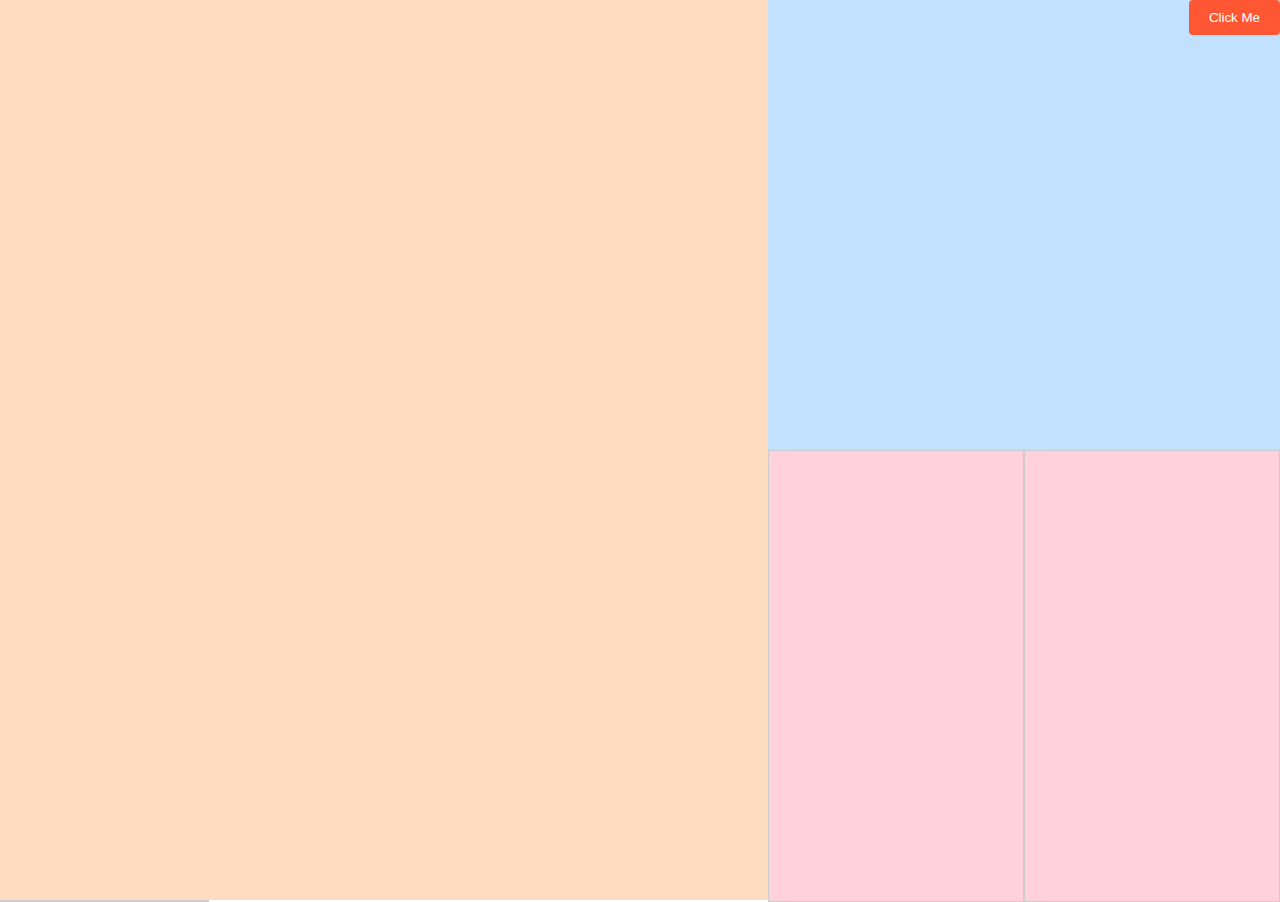
==== index.html @ d081d525 "home page" ====
<!DOCTYPE html>
<html lang="en">
<head>
    <meta charset="UTF-8">
    <meta name="viewport" content="width=device-width, initial-scale=1.0">
    <link href="style.css" rel="stylesheet">
    <title>Home Page</title>
    
</head>
<body>



<div class="container">
    <div class="column1"></div>
    <div class="column2">
        <button class="button">Click Me</button>
    </div>
</div>
<div class="sub-container">
    <div class="sub-column"></div>
    <div class="sub-column"></div>
</div>
<div class="extra-container">
    <div class="extra-column"></div>
    <div class="extra-column"></div>
</div>

</body>
---- style.css ----
body {
    margin: 0;
    font-family: Arial, sans-serif;
}

.container {
    display: flex;
    width: 100%;
    height: 100vh;
}

.column1 {
    width: 60%;
    background-color: #FFDDC1;
    height: 100%;
}

.column2 {
    width: 40%;
    background-color: #C1E1FF;
    height: 50%;
    position: relative;
}

.button {
    position: absolute;
    top: 0;
    right: 0;
    margin: 0;
    padding: 10px 20px;
    background-color: #FF5733;
    color: white;
    border: none;
    border-radius: 4px;
    cursor: pointer;
}

.sub-container {
    display: flex;
    width: 40%;
    height: 50%;
    margin: 0;
}

.sub-column {
    width: 20%;
    background-color: #DFFFC1;
    height: 100%;
    border: 1px solid #ccc;
}

.extra-container {
    display: flex;
    width: 40%;
    height: 50%;
    margin: 0;
    position: absolute;
    top: 50%;
    right: 0;
}

.extra-column {
    width: 50%;
    background-color: #FFD1DC;
    height: 100%;
    border: 1px solid #ccc;
}
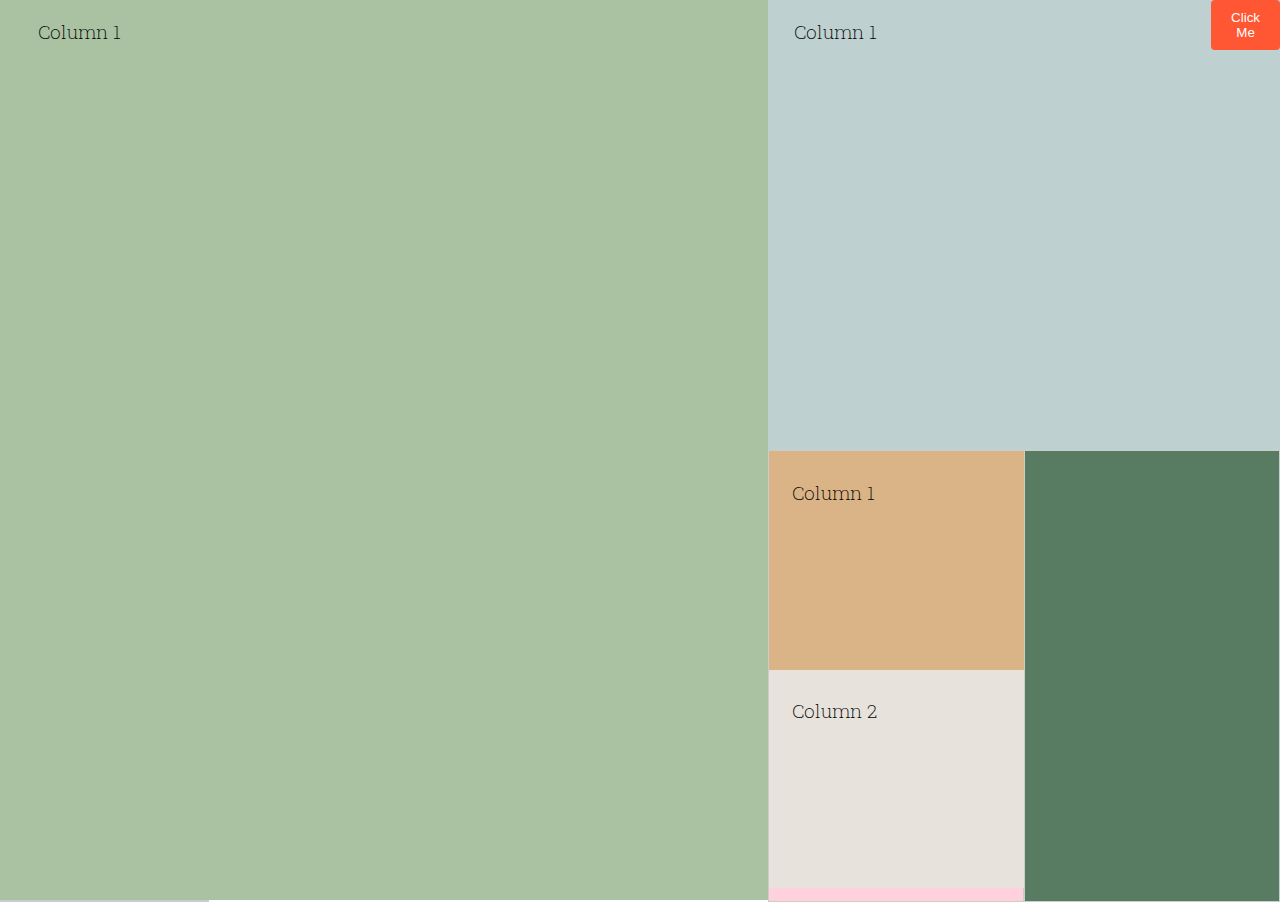
==== commit c034faa4: "adding button, rows, color" ====
--- a/index.html
+++ b/index.html
@@ -4,6 +4,11 @@
     <meta charset="UTF-8">
     <meta name="viewport" content="width=device-width, initial-scale=1.0">
     <link href="style.css" rel="stylesheet">
+
+    <link rel="preconnect" href="https://fonts.googleapis.com">
+    <link rel="preconnect" href="https://fonts.gstatic.com" crossorigin>
+    <link href="https://fonts.googleapis.com/css2?family=Jersey+10+Charted&family=Roboto+Slab:wght@100..900&display=swap" rel="stylesheet">
+
     <title>Home Page</title>
     
 </head>
@@ -12,9 +17,20 @@
 
 
 <div class="container">
-    <div class="column1"></div>
-    <div class="column2">
+    <div class="column1">
+        <p>Column 1</p>
+    </div>
+    <div class="column2"> 
+        <p>Column 1</p>
+
+        <div class="dropdown">
         <button class="button">Click Me</button>
+        <div class="dropdown-content">
+            <a href="#">Link 1</a>
+            <a href="#">Link 2</a>
+            <a href="#">Link 3</a>
+          </div>
+    </div>
     </div>
 </div>
 <div class="sub-container">
@@ -22,8 +38,20 @@
     <div class="sub-column"></div>
 </div>
 <div class="extra-container">
-    <div class="extra-column"></div>
-    <div class="extra-column"></div>
+    <div class="extra-column1">
+
+        <div class="rows" style="background-color:#DAB487;">
+            <p>Column 1</p>
+          
+          </div>
+          <div class="rows" style="background-color:#E7E2DC;">
+            <p>Column 2</p>
+           
+          </div>
+
+
+    </div>
+    <div class="extra-column2"></div>
 </div>
 
 </body>
--- a/style.css
+++ b/style.css
@@ -1,7 +1,13 @@
 body {
     margin: 0;
     font-family: Arial, sans-serif;
+  font-family: "Roboto Slab", serif;
+  font-optical-sizing: auto;
+  font-weight: 200;
+  font-style: normal;
+
 }
+
 
 .container {
     display: flex;
@@ -11,13 +17,13 @@
 
 .column1 {
     width: 60%;
-    background-color: #FFDDC1;
+    background-color: #AAC2A2;
     height: 100%;
 }
 
 .column2 {
     width: 40%;
-    background-color: #C1E1FF;
+    background-color: #BED0D0;
     height: 50%;
     position: relative;
 }
@@ -34,6 +40,45 @@
     border-radius: 4px;
     cursor: pointer;
 }
+
+
+
+
+
+.dropdown {
+    position: absolute;
+    top: 0;
+    right: 0;
+    margin: 0;
+    display: inline-block;
+  }
+  
+  .dropdown-content {
+    display: none;
+    position: relative;
+    background-color: #f1f1f1;
+    min-width: 160px;
+    box-shadow: 0px 8px 16px 0px rgba(0,0,0,0.2);
+    z-index: 1;
+  }
+  
+  .dropdown-content a {
+    color: black;
+    padding: 12px 16px;
+    text-decoration: none;
+    display: block;
+  }
+  
+  .dropdown-content a:hover {background-color: #ddd;}
+  
+  .dropdown:hover .dropdown-content {display: block;}
+  
+  .dropdown:hover .dropbtn {background-color: #3e8e41;}
+
+
+
+
+
 
 .sub-container {
     display: flex;
@@ -59,9 +104,29 @@
     right: 0;
 }
 
-.extra-column {
+.extra-column1 {
     width: 50%;
     background-color: #FFD1DC;
     height: 100%;
     border: 1px solid #ccc;
-}+}
+
+.extra-column2 {
+    width: 50%;
+    background-color: #587C62;
+    height: 100%;
+    border: 1px solid #ccc;
+}
+
+.rows {
+    float: left;
+    width: 100%;
+    padding: 10px;
+    height: 44.15%;
+  }
+
+  p{
+    font-weight: 200;
+    font-size: 14pt;
+    padding-left: 5%;
+  }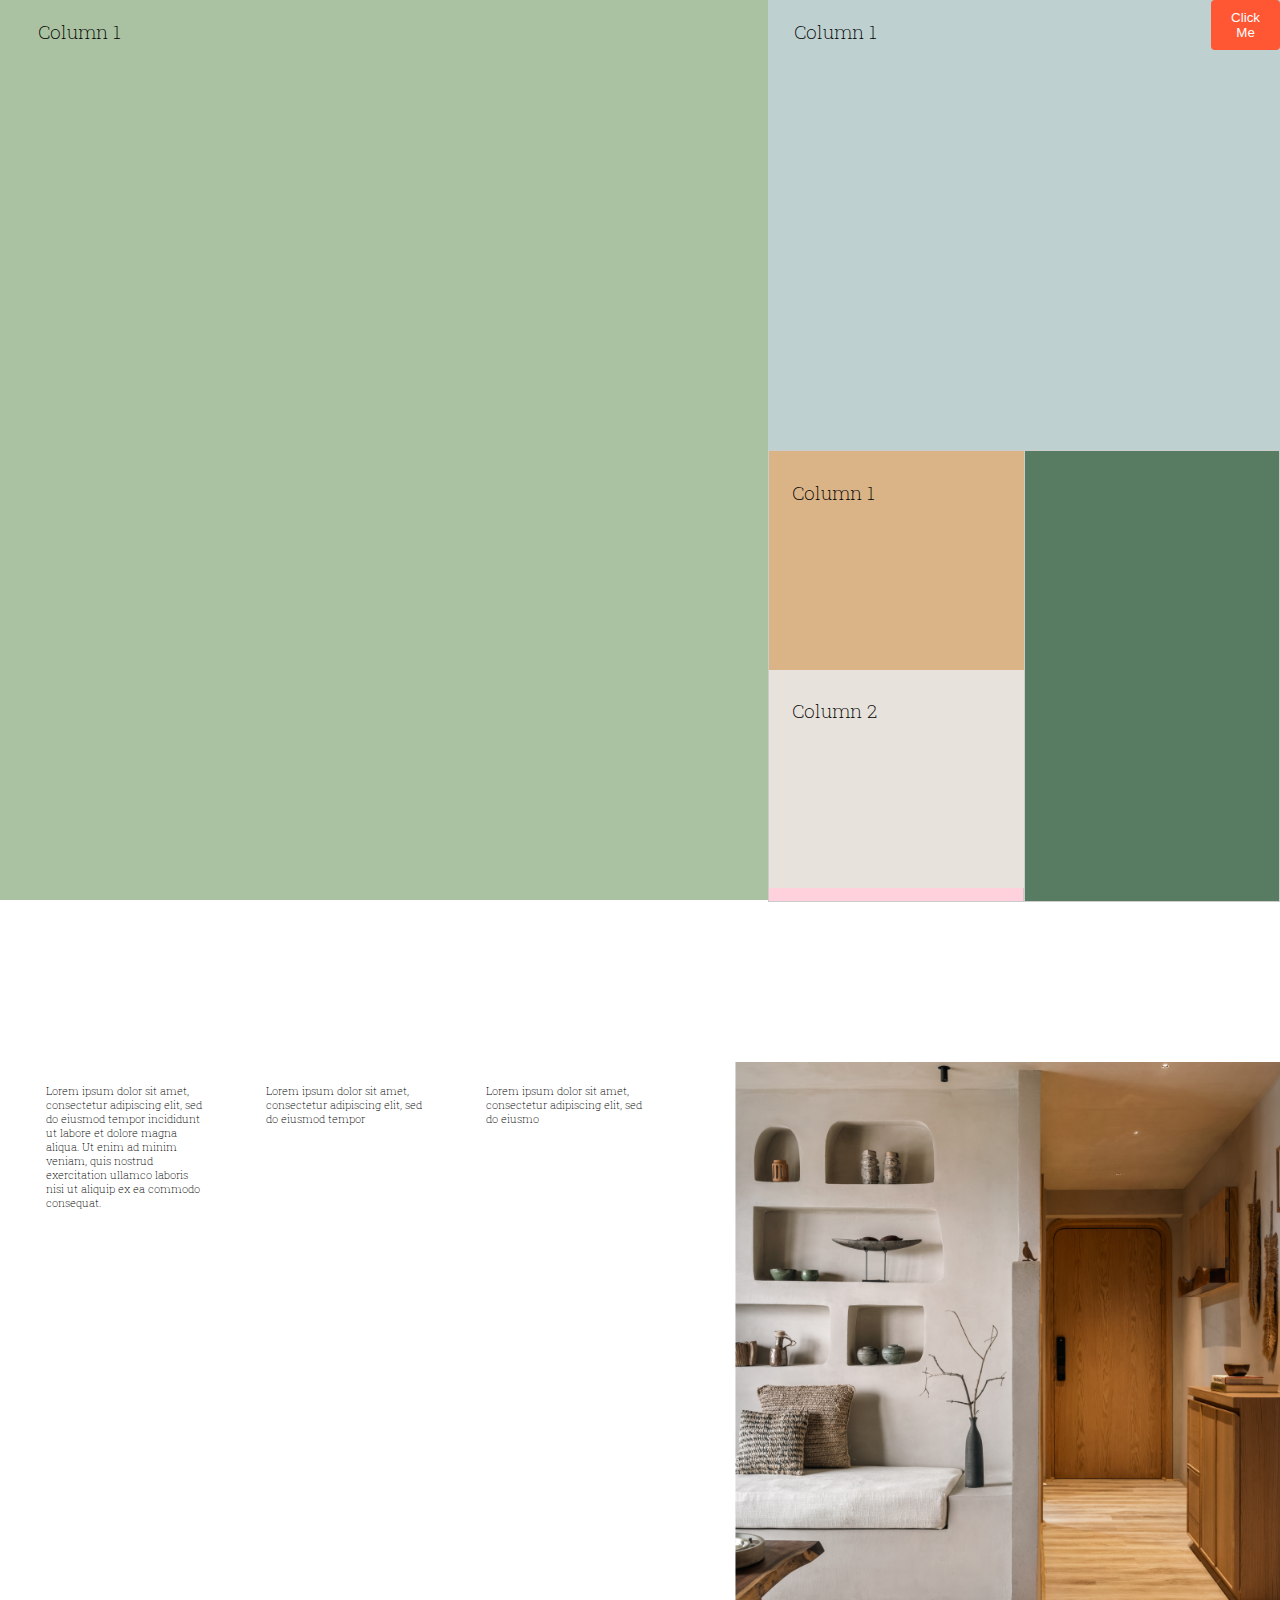
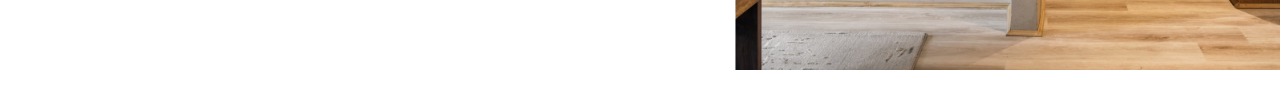
==== commit bd659b4a: "cdc" ====
--- a/index.html
+++ b/index.html
@@ -33,10 +33,7 @@
     </div>
     </div>
 </div>
-<div class="sub-container">
-    <div class="sub-column"></div>
-    <div class="sub-column"></div>
-</div>
+
 <div class="extra-container">
     <div class="extra-column1">
 
@@ -54,4 +51,33 @@
     <div class="extra-column2"></div>
 </div>
 
+<div class="grid-container1">
+
+
+
+<div class="text-grid">
+    <div class="grid-item">
+      
+      <h3>Lorem ipsum dolor sit amet, consectetur adipiscing elit, sed do eiusmod tempor incididunt ut labore et dolore magna aliqua. Ut enim ad minim veniam, quis nostrud exercitation ullamco laboris nisi ut aliquip ex ea commodo consequat. </h3>
+     
+    </div>
+    <div class="grid-item">
+    
+      <h3>Lorem ipsum dolor sit amet, consectetur adipiscing elit, sed do eiusmod tempor</h3>
+      
+    </div>
+    <div class="grid-item">
+    
+      <h3>Lorem ipsum dolor sit amet, consectetur adipiscing elit, sed do eiusmo </h3>
+      
+    </div>
+  </div>
+
+
+  <div class="image-section">
+    <img src="Images/Image1.jpg" alt="Home Image">
+  </div>
+
+</div>
+
 </body>
--- a/style.css
+++ b/style.css
@@ -129,4 +129,55 @@
     font-weight: 200;
     font-size: 14pt;
     padding-left: 5%;
-  }+    text-align: left;
+  }
+
+
+  /* part2 with text and images */
+
+
+.grid-container1{
+    display: flex;
+    justify-content: space-between;
+    padding-top: 10%;
+ gap: 10px;
+ width: 100%;
+}
+
+
+  .text-grid {
+    width: 50%;
+    display: grid;
+    grid-template-columns: repeat(3, 1fr); /* Create three equal columns */
+    gap: 20px; /* Add space between columns */
+    padding: 2%;
+    outline-color: #587C62;
+  }
+  
+  .grid-item {
+    background-color: #fff;
+    
+    
+    padding: 20px;
+    text-align: left;
+  }
+  
+  .image-section {
+    flex: 1;
+  }
+  
+  .image-section img {
+    max-width: 100%;
+    height: auto;
+    padding: 5%;
+    margin: 5px;
+    
+  }
+  
+  .grid-item h3 {
+    font-weight: 200;
+    font-size: 8pt;
+    
+    text-align: left;
+  }
+  
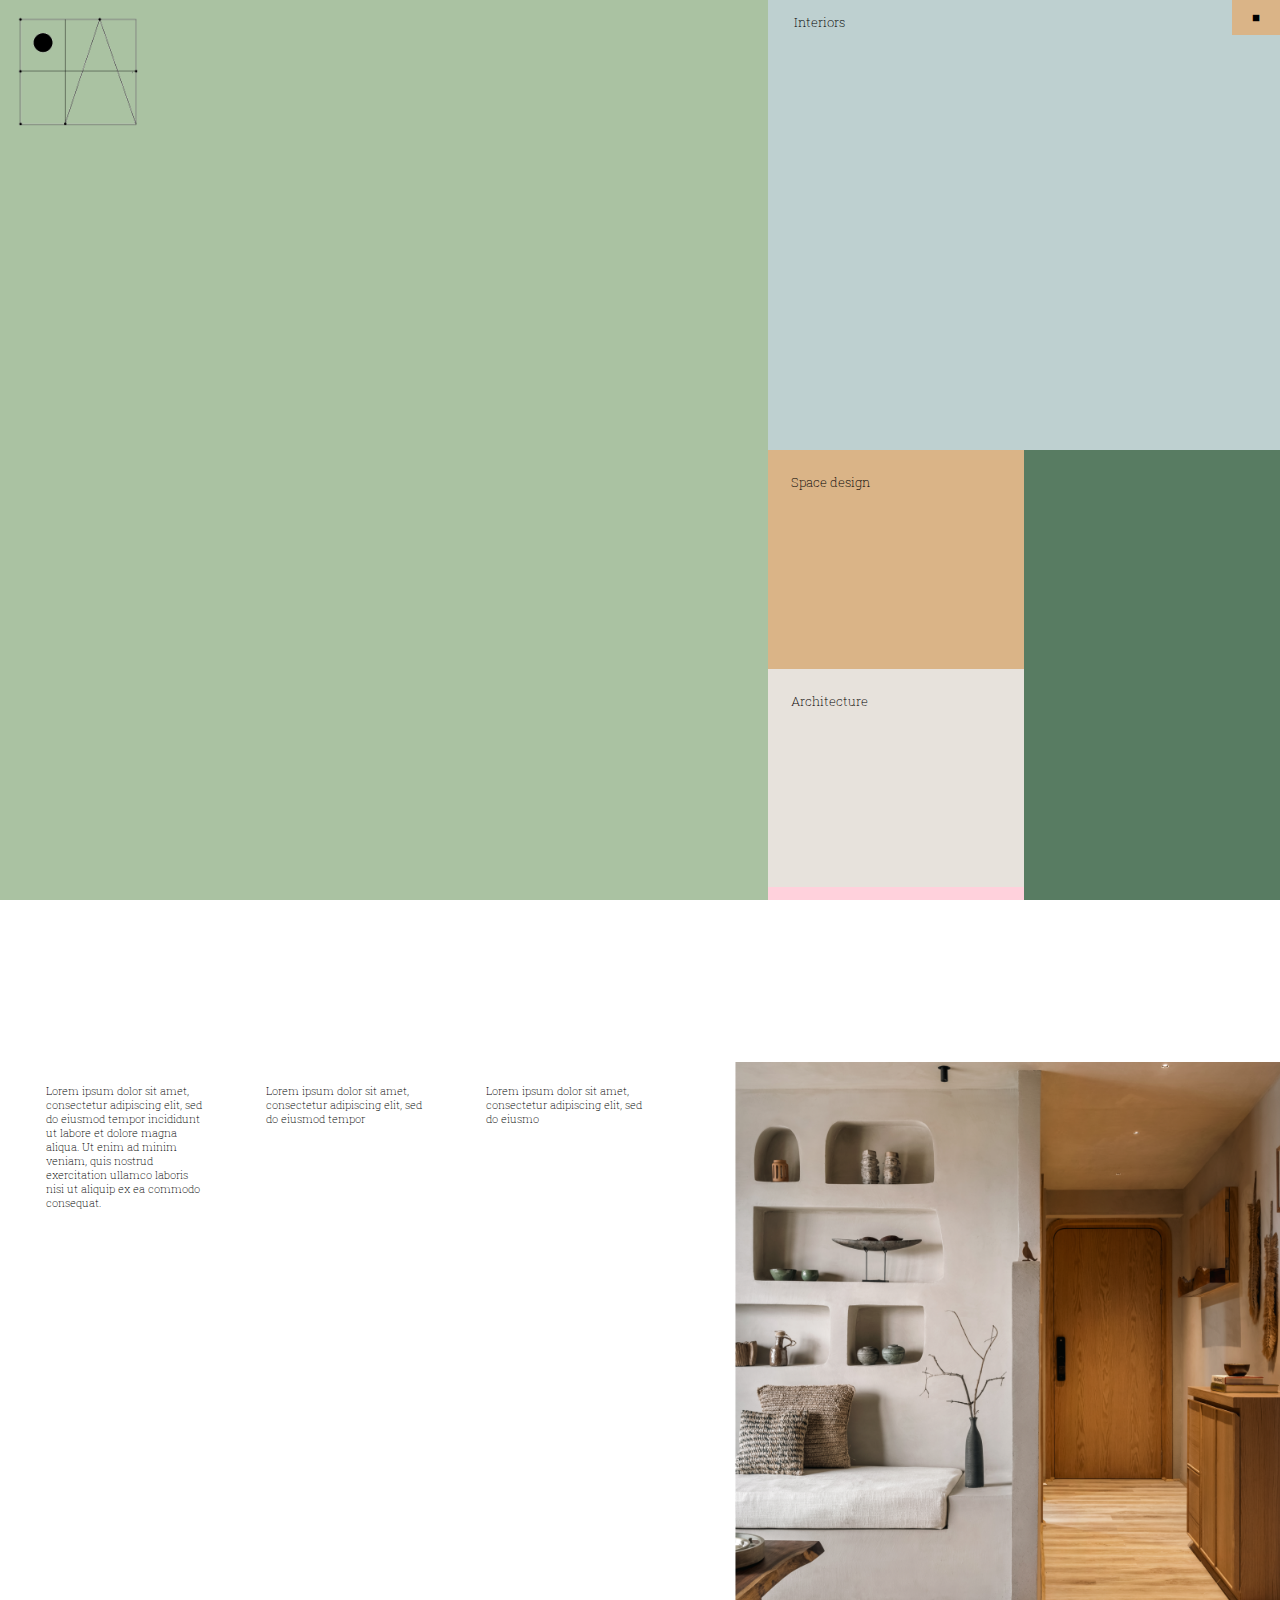
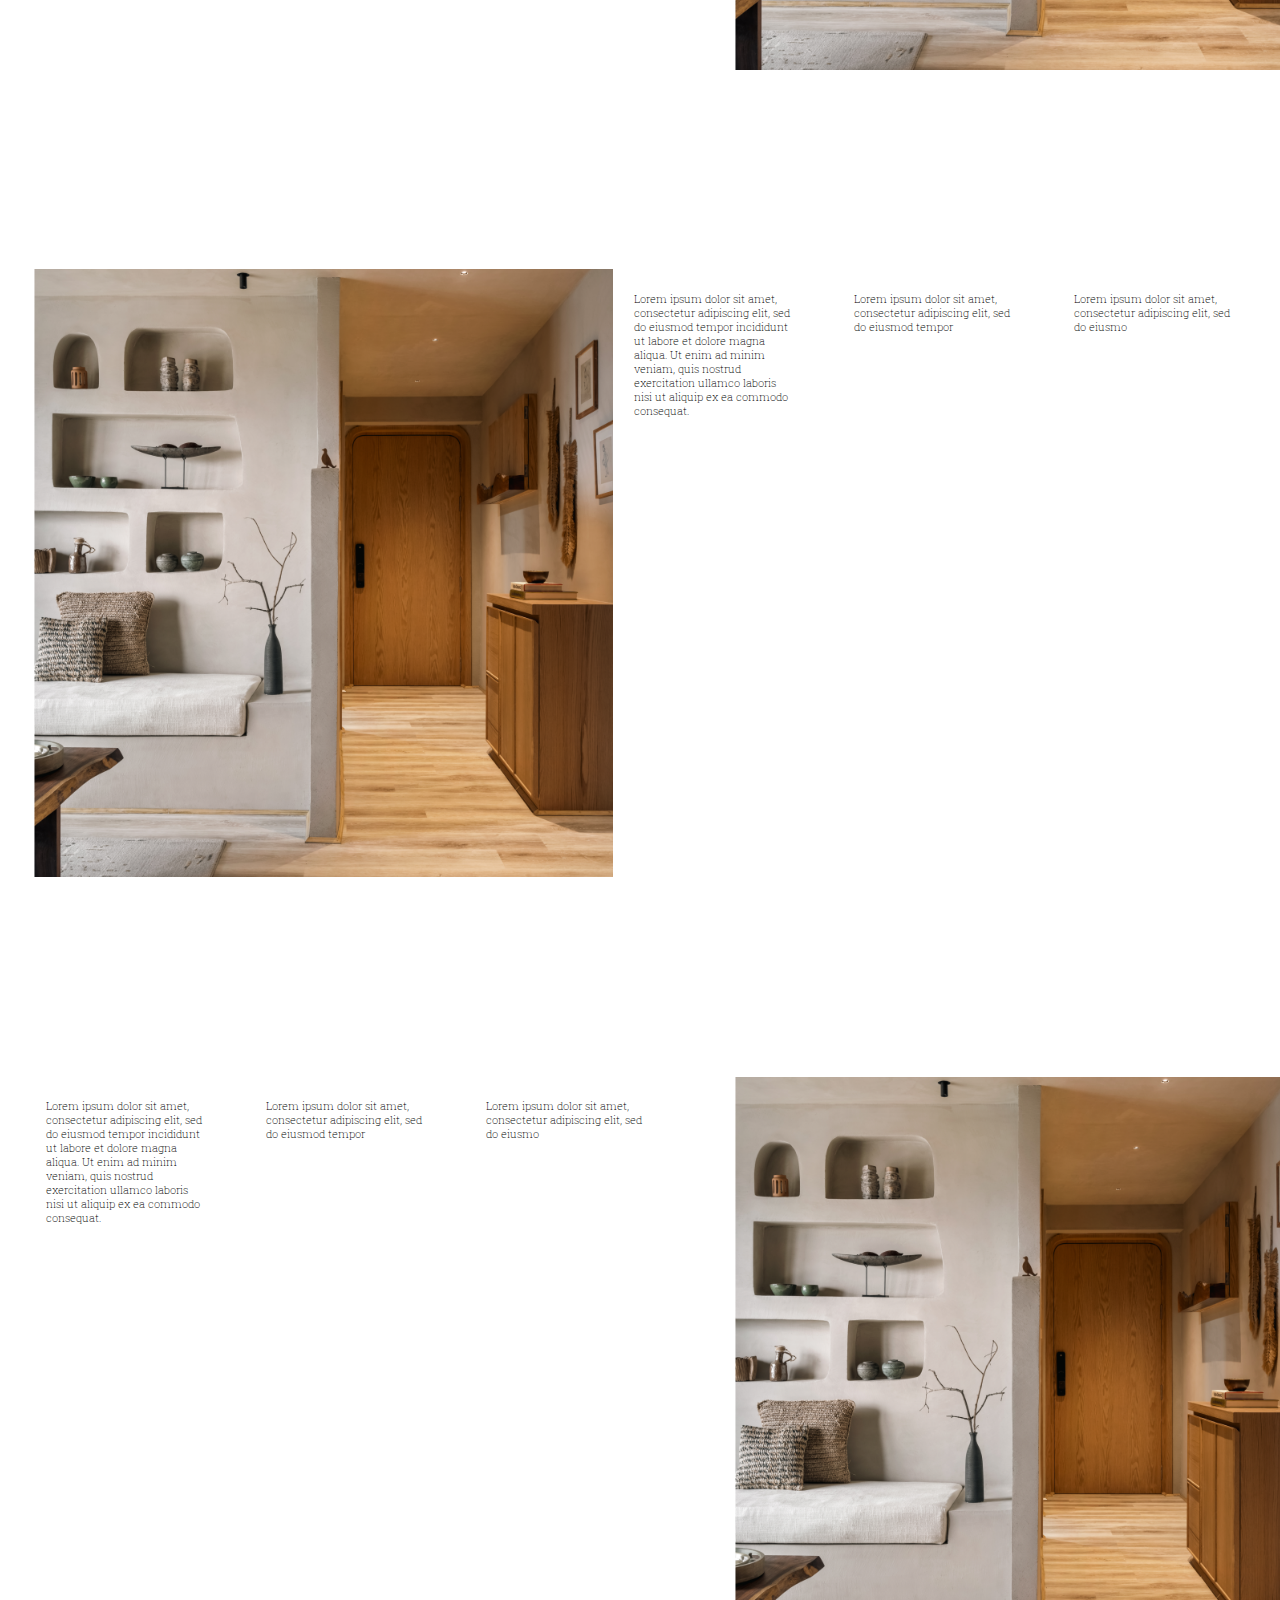
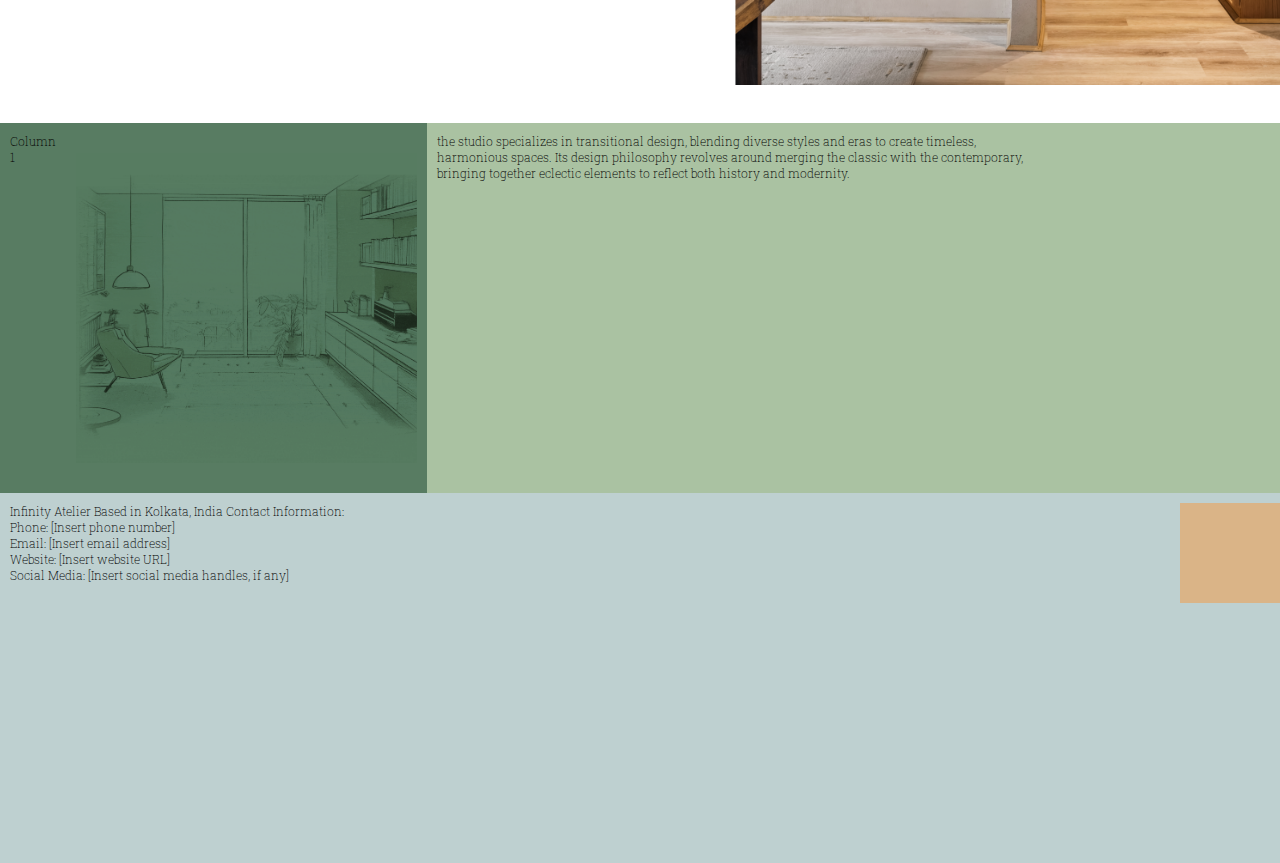
==== commit 75eec7f2: "hh" ====
--- a/index.html
+++ b/index.html
@@ -18,17 +18,19 @@
 
 <div class="container">
     <div class="column1">
-        <p>Column 1</p>
+       
+        <img src="Images/s.png" alt="Brand Logo" class="brand-logo">
+            
     </div>
     <div class="column2"> 
-        <p>Column 1</p>
+        <p>Interiors</p>
 
         <div class="dropdown">
-        <button class="button">Click Me</button>
+        <button class="button"> &#9632;</button>
         <div class="dropdown-content">
-            <a href="#">Link 1</a>
-            <a href="#">Link 2</a>
-            <a href="#">Link 3</a>
+            <a href="#">About</a>
+            <a href="#">Features</a>
+            <a href="#">Blog</a>
           </div>
     </div>
     </div>
@@ -38,11 +40,11 @@
     <div class="extra-column1">
 
         <div class="rows" style="background-color:#DAB487;">
-            <p>Column 1</p>
+            <p>Space design</p>
           
           </div>
           <div class="rows" style="background-color:#E7E2DC;">
-            <p>Column 2</p>
+            <p>Architecture</p>
            
           </div>
 
@@ -80,4 +82,112 @@
 
 </div>
 
+
+
+<div class="grid-container1">
+
+    <div class="image-section">
+        <img src="Images/Image1.jpg" alt="Home Image">
+      </div>
+
+    <div class="text-grid">
+        <div class="grid-item">
+          
+          <h3>Lorem ipsum dolor sit amet, consectetur adipiscing elit, sed do eiusmod tempor incididunt ut labore et dolore magna aliqua. Ut enim ad minim veniam, quis nostrud exercitation ullamco laboris nisi ut aliquip ex ea commodo consequat. </h3>
+         
+        </div>
+        <div class="grid-item">
+        
+          <h3>Lorem ipsum dolor sit amet, consectetur adipiscing elit, sed do eiusmod tempor</h3>
+          
+        </div>
+        <div class="grid-item">
+        
+          <h3>Lorem ipsum dolor sit amet, consectetur adipiscing elit, sed do eiusmo </h3>
+          
+        </div>
+      </div>
+    
+    
+      
+    
+    </div>
+
+
+    <div class="grid-container1">
+
+
+
+        <div class="text-grid">
+            <div class="grid-item">
+              
+              <h3>Lorem ipsum dolor sit amet, consectetur adipiscing elit, sed do eiusmod tempor incididunt ut labore et dolore magna aliqua. Ut enim ad minim veniam, quis nostrud exercitation ullamco laboris nisi ut aliquip ex ea commodo consequat. </h3>
+             
+            </div>
+            <div class="grid-item">
+            
+              <h3>Lorem ipsum dolor sit amet, consectetur adipiscing elit, sed do eiusmod tempor</h3>
+              
+            </div>
+            <div class="grid-item">
+            
+              <h3>Lorem ipsum dolor sit amet, consectetur adipiscing elit, sed do eiusmo </h3>
+              
+            </div>
+          </div>
+        
+        
+          <div class="image-section">
+            <img src="Images/Image1.jpg" alt="Home Image">
+          </div>
+        
+        </div>
+
+        
+        <div class="footer-container">
+            <div class="footer-item">Column 1
+                <img src="Images/de1.gif" alt="Overlay Image" class="grid-image">
+
+            </div>
+            <div class="footer-item"> the studio specializes in transitional design, blending diverse styles and eras to create timeless,<br> harmonious spaces. Its design philosophy revolves around merging the classic with the contemporary,<br>bringing together eclectic elements to reflect both history and modernity.
+
+
+            </div>
+        </div>
+        <div class="single-column">
+            Infinity Atelier
+Based in Kolkata, India
+
+Contact Information:<br>
+Phone: [Insert phone number]<br>
+Email: [Insert email address]<br>
+Website: [Insert website URL]<br>
+Social Media: [Insert social media handles, if any]
+            <button class="footerbutton" id="expandButton"> + </button>
+        </div>
+
+
+        <script>
+
+
+function toggleGridContent(element) {
+            element.classList.toggle("active");
+
+            if (element.classList.contains("active")) {
+                element.innerHTML = "<p>Lorem ipsum dolor sit amet, consectetur adipiscing elit. Vivamus luctus.</p>";
+            } else {
+                element.innerHTML = element.getAttribute("data-default");
+            }
+        }
+
+            const button = document.getElementById("expandButton");
+    
+            button.addEventListener("click", function() {
+                this.classList.toggle("active");
+                this.textContent = this.classList.contains("active") ? "For inquiries or consultations, please reach out via email or call to schedule a meeting." : "";
+            });
+        </script>
+
 </body>
+
+</html>--- a/style.css
+++ b/style.css
@@ -1,6 +1,6 @@
 body {
     margin: 0;
-    font-family: Arial, sans-serif;
+    
   font-family: "Roboto Slab", serif;
   font-optical-sizing: auto;
   font-weight: 200;
@@ -19,6 +19,13 @@
     width: 60%;
     background-color: #AAC2A2;
     height: 100%;
+    transition: background-color 0.3s ease, color 0.3s ease;
+
+}
+
+.column1.active {
+    background-color: #2c3e50 !important;
+    color: #ecf0f1;
 }
 
 .column2 {
@@ -34,10 +41,10 @@
     right: 0;
     margin: 0;
     padding: 10px 20px;
-    background-color: #FF5733;
-    color: white;
+    background-color: #DAB487;
+    color: rgb(0, 0, 0);
     border: none;
-    border-radius: 4px;
+ 
     cursor: pointer;
 }
 
@@ -56,9 +63,9 @@
   .dropdown-content {
     display: none;
     position: relative;
-    background-color: #f1f1f1;
+    background-color: #AAC2A2;
     min-width: 160px;
-    box-shadow: 0px 8px 16px 0px rgba(0,0,0,0.2);
+   
     z-index: 1;
   }
   
@@ -69,7 +76,7 @@
     display: block;
   }
   
-  .dropdown-content a:hover {background-color: #ddd;}
+  .dropdown-content a:hover {background-color: #DAB487;}
   
   .dropdown:hover .dropdown-content {display: block;}
   
@@ -80,19 +87,7 @@
 
 
 
-.sub-container {
-    display: flex;
-    width: 40%;
-    height: 50%;
-    margin: 0;
-}
-
-.sub-column {
-    width: 20%;
-    background-color: #DFFFC1;
-    height: 100%;
-    border: 1px solid #ccc;
-}
+
 
 .extra-container {
     display: flex;
@@ -108,14 +103,14 @@
     width: 50%;
     background-color: #FFD1DC;
     height: 100%;
-    border: 1px solid #ccc;
+   
 }
 
 .extra-column2 {
     width: 50%;
     background-color: #587C62;
     height: 100%;
-    border: 1px solid #ccc;
+    
 }
 
 .rows {
@@ -127,7 +122,7 @@
 
   p{
     font-weight: 200;
-    font-size: 14pt;
+    font-size: 10pt;
     padding-left: 5%;
     text-align: left;
   }
@@ -181,3 +176,81 @@
     text-align: left;
   }
   
+
+
+  /*footer*/
+
+  .footer-container {
+    display: grid;
+    grid-template-columns: 1fr 2fr;
+    
+    width: 100%;
+    
+}
+.footer-item {
+    height: 350px;
+    
+    padding: 10px;
+    display: flex;
+    text-align: left;
+    width: 100%;
+    color: rgb(0, 0, 0);
+    font-size: 12px;
+    
+}
+.footer-item:nth-child(1) { background-color: #587C62; }
+.footer-item:nth-child(2) { background-color: #AAC2A2 }
+
+.single-column {
+    position: relative;
+    width: 100%;
+    padding: 10px;
+    
+    height: 350px;
+    
+    background-color: #BED0D0;
+    display: flex;
+    text-align: left;
+    color: rgb(0, 0, 0);
+    font-size: 12px;
+    
+}
+.footerbutton {
+ 
+        position: absolute;
+        right: 20px;
+        background-color: #DAB487;
+        width: 100px;
+        height: 100px;
+        border: none;
+        cursor: pointer;
+        transition: all 0.3s ease;
+        font-size: 0;
+        color: rgb(0, 0, 0);
+        font-family: "Roboto Slab", serif;
+        text-align: left;
+    }
+    .footerbutton.active {
+        width: 200px;
+        height: 200px;
+        font-size: 12px;
+        padding: 10px;
+    }
+
+    .brand-logo {
+        width: 150px; /* Adjust size as needed */
+        height: auto;
+        margin-top: 10px;
+    }
+
+
+    .grid-image {
+        width: 80%;
+        height: auto;
+        object-fit: cover;
+        padding: 20px;
+        
+        opacity: 0.8;
+        margin: 0 auto;
+        display: block;
+    }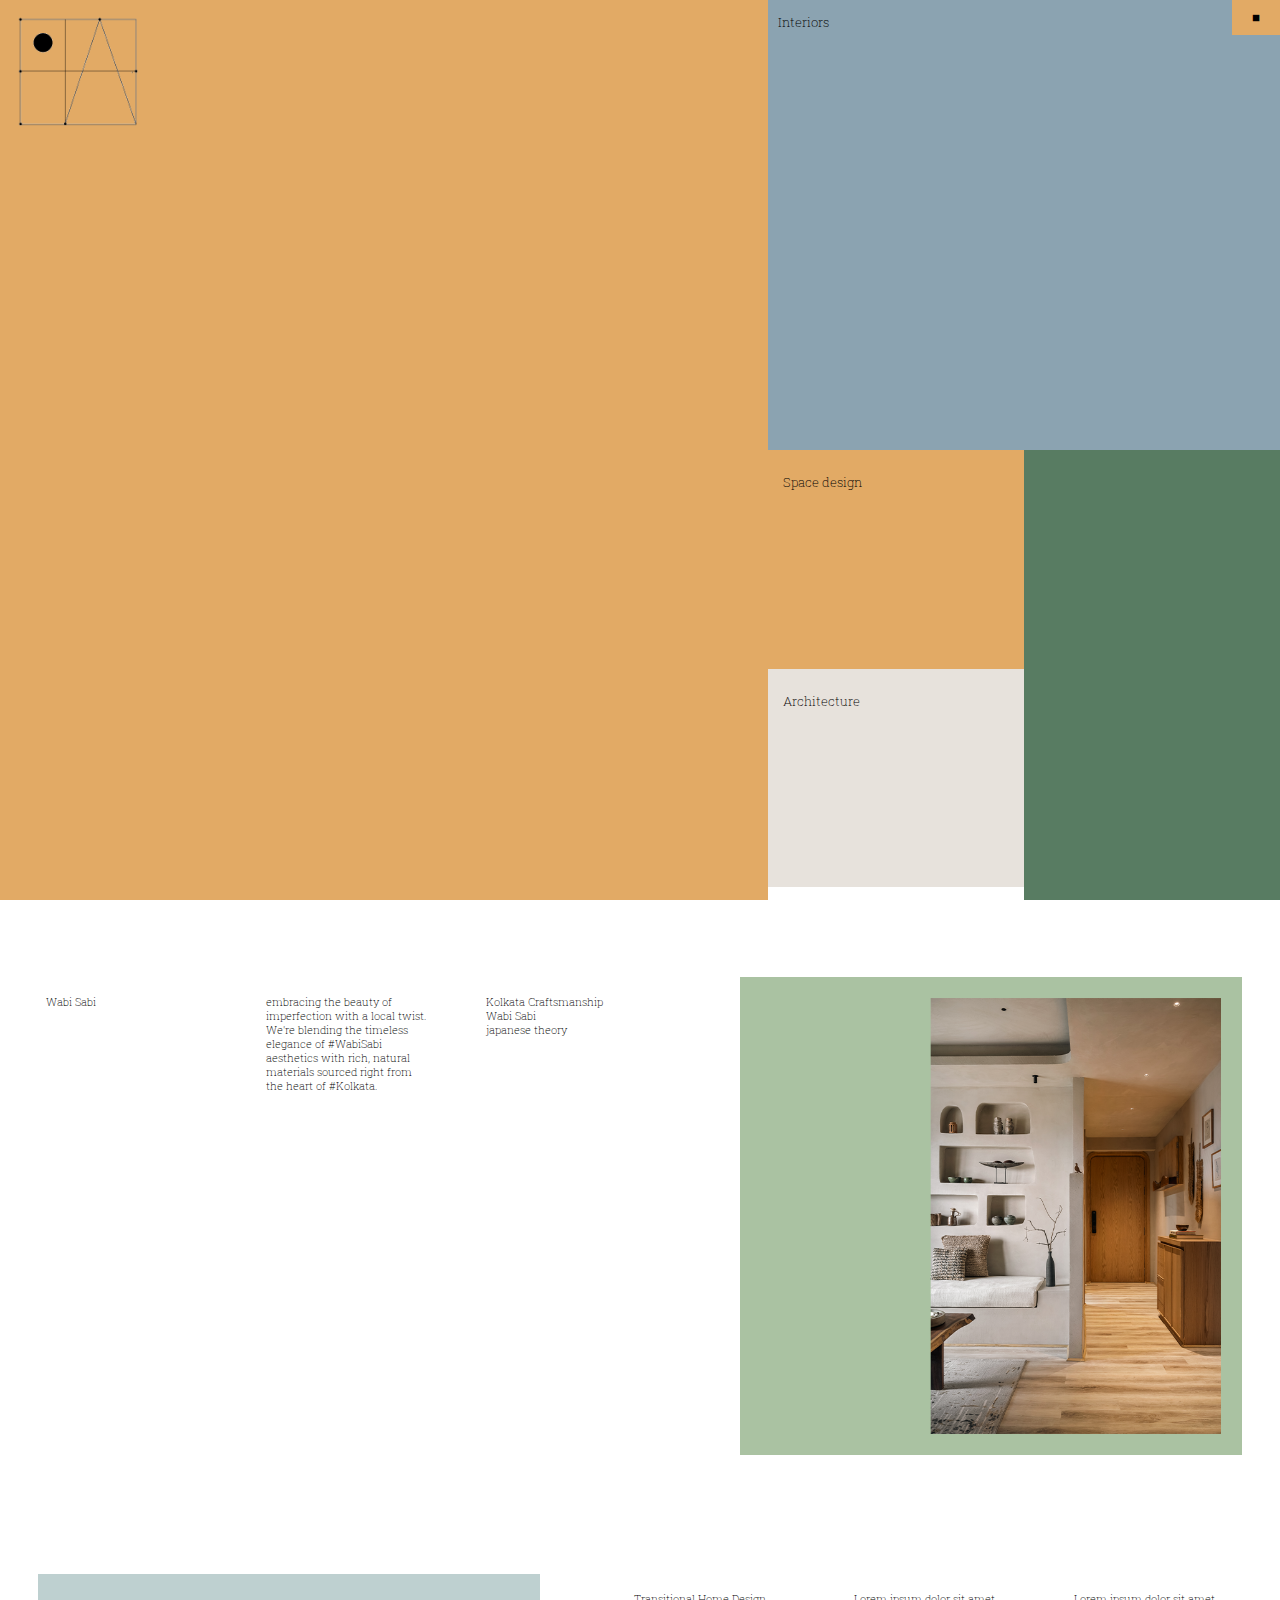
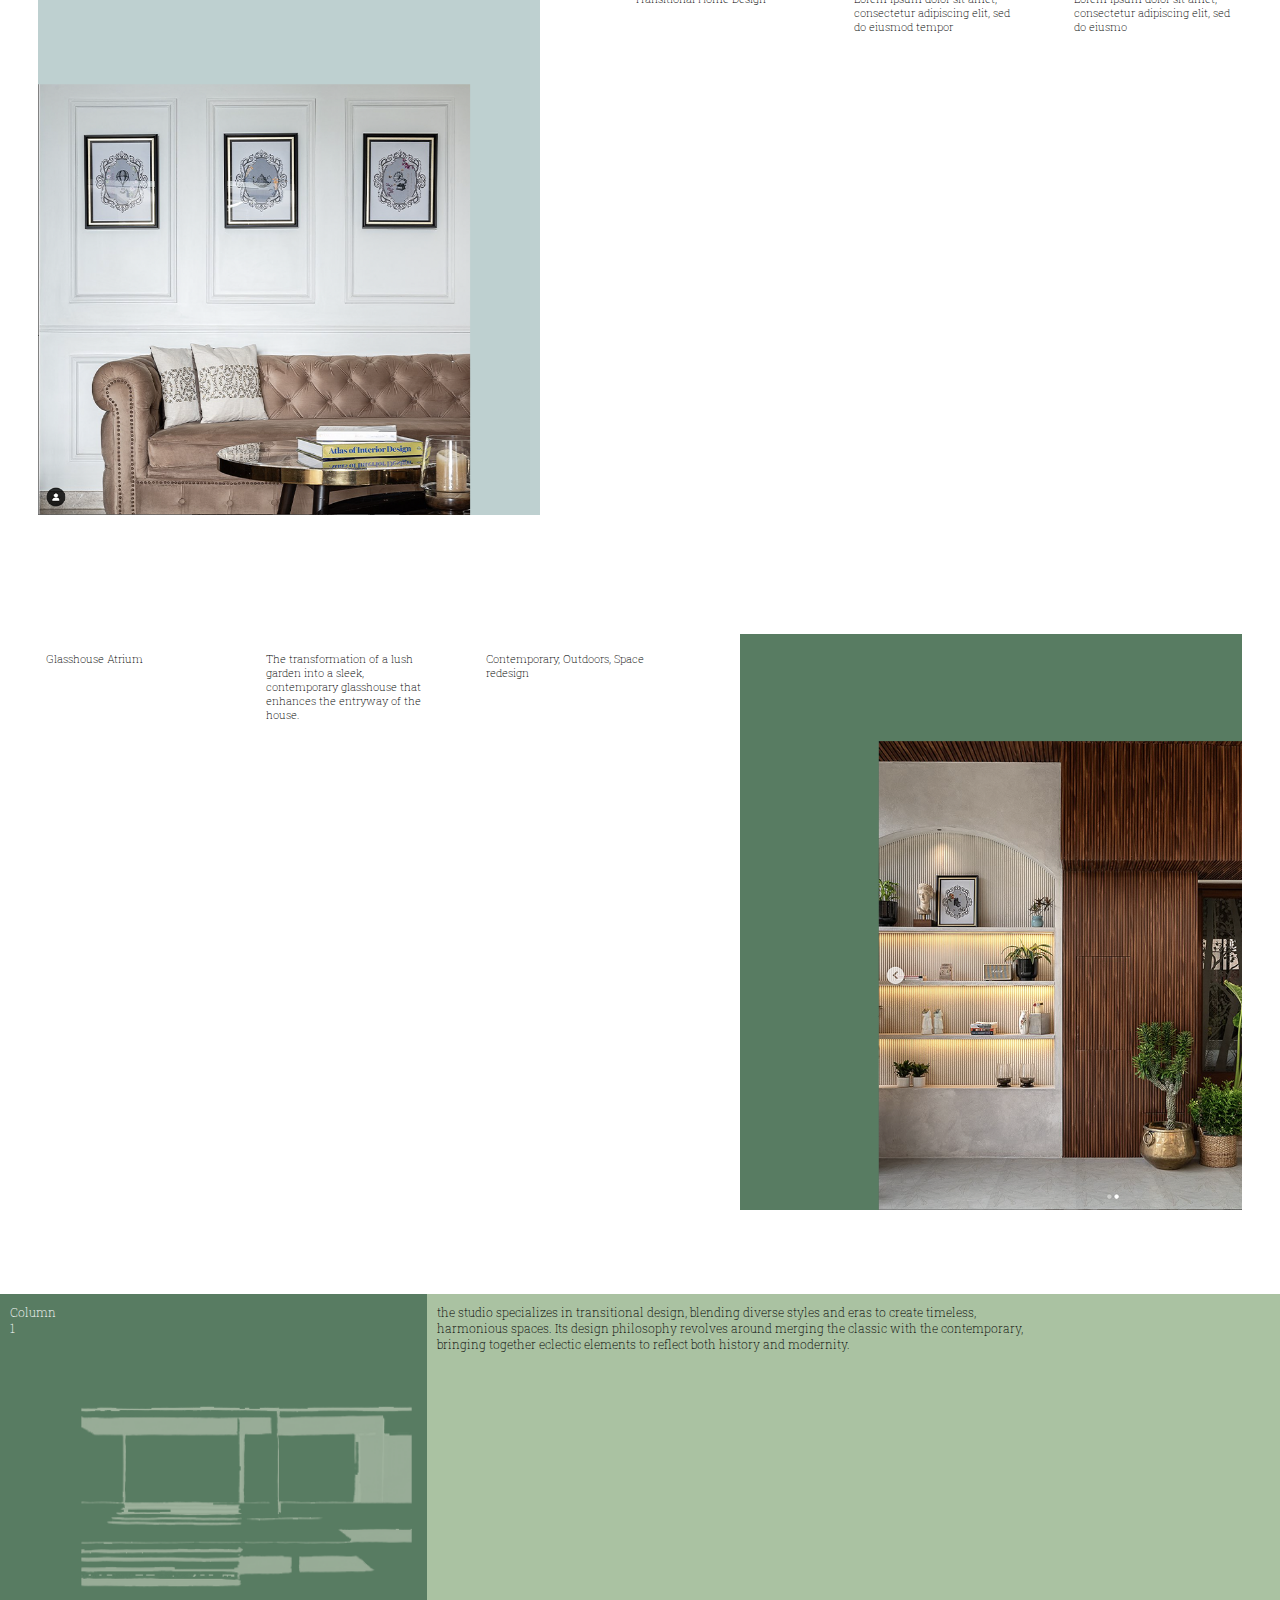
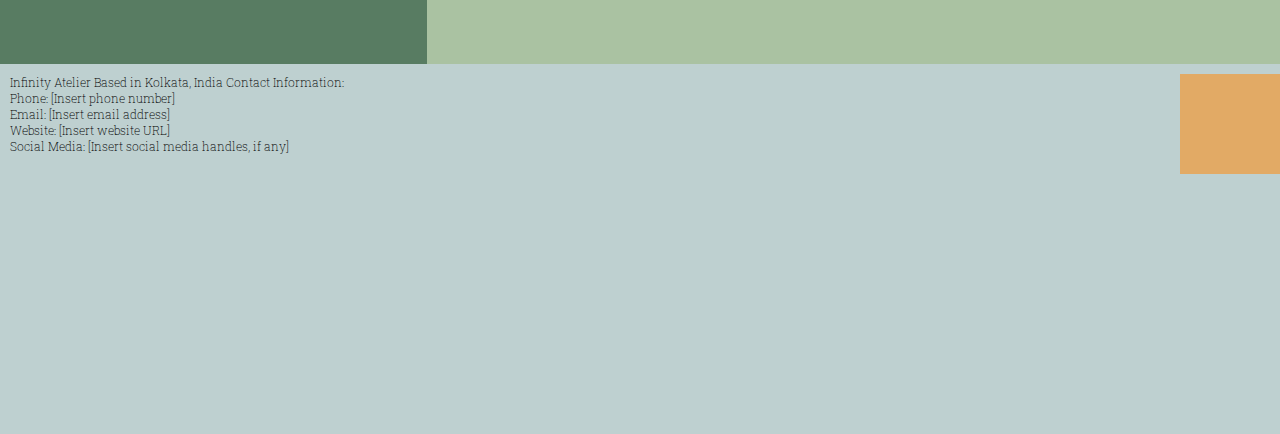
==== commit 13160cc4: "cxc" ====
--- a/index.html
+++ b/index.html
@@ -24,11 +24,13 @@
     </div>
     <div class="column2"> 
         <p>Interiors</p>
+        <div class="hide">I am shown when someone hovers over the div above.</div>
+
 
         <div class="dropdown">
         <button class="button"> &#9632;</button>
         <div class="dropdown-content">
-            <a href="#">About</a>
+            <a href="about.html">About</a>
             <a href="#">Features</a>
             <a href="#">Blog</a>
           </div>
@@ -39,11 +41,11 @@
 <div class="extra-container">
     <div class="extra-column1">
 
-        <div class="rows" style="background-color:#DAB487;">
+        <div class="row1" >
             <p>Space design</p>
           
           </div>
-          <div class="rows" style="background-color:#E7E2DC;">
+          <div class="row2" >
             <p>Architecture</p>
            
           </div>
@@ -60,24 +62,24 @@
 <div class="text-grid">
     <div class="grid-item">
       
-      <h3>Lorem ipsum dolor sit amet, consectetur adipiscing elit, sed do eiusmod tempor incididunt ut labore et dolore magna aliqua. Ut enim ad minim veniam, quis nostrud exercitation ullamco laboris nisi ut aliquip ex ea commodo consequat. </h3>
-     
+<H3> Wabi Sabi </H3>     
     </div>
     <div class="grid-item">
     
-      <h3>Lorem ipsum dolor sit amet, consectetur adipiscing elit, sed do eiusmod tempor</h3>
+      <h3>embracing the beauty of imperfection with a local twist. We're blending the timeless elegance of #WabiSabi aesthetics with rich, natural materials sourced right from the heart of #Kolkata. </h3>
       
     </div>
     <div class="grid-item">
     
-      <h3>Lorem ipsum dolor sit amet, consectetur adipiscing elit, sed do eiusmo </h3>
+      <h3>Kolkata Craftsmanship <br> Wabi Sabi <br> japanese theory </h3>
       
     </div>
   </div>
 
 
-  <div class="image-section">
-    <img src="Images/Image1.jpg" alt="Home Image">
+  <div class="image-section"> <a href="Wabisabi/index.html">
+    <img src="Images/image1.png" alt="Home Image">
+   </a>
   </div>
 
 </div>
@@ -87,14 +89,13 @@
 <div class="grid-container1">
 
     <div class="image-section">
-        <img src="Images/Image1.jpg" alt="Home Image">
+        <img src="Images/image2.png" alt="Home Image">
       </div>
 
     <div class="text-grid">
         <div class="grid-item">
           
-          <h3>Lorem ipsum dolor sit amet, consectetur adipiscing elit, sed do eiusmod tempor incididunt ut labore et dolore magna aliqua. Ut enim ad minim veniam, quis nostrud exercitation ullamco laboris nisi ut aliquip ex ea commodo consequat. </h3>
-         
+<h3> Transitional Home Design</h3>         
         </div>
         <div class="grid-item">
         
@@ -121,32 +122,33 @@
         <div class="text-grid">
             <div class="grid-item">
               
-              <h3>Lorem ipsum dolor sit amet, consectetur adipiscing elit, sed do eiusmod tempor incididunt ut labore et dolore magna aliqua. Ut enim ad minim veniam, quis nostrud exercitation ullamco laboris nisi ut aliquip ex ea commodo consequat. </h3>
+              <h3> Glasshouse Atrium </h3>
              
             </div>
             <div class="grid-item">
             
-              <h3>Lorem ipsum dolor sit amet, consectetur adipiscing elit, sed do eiusmod tempor</h3>
+              <h3>The transformation of a lush garden into a sleek, contemporary glasshouse that enhances the entryway of the house. </h3>
               
             </div>
             <div class="grid-item">
             
-              <h3>Lorem ipsum dolor sit amet, consectetur adipiscing elit, sed do eiusmo </h3>
+              <h3>Contemporary, Outdoors, Space redesign </h3>
               
             </div>
           </div>
         
         
           <div class="image-section">
-            <img src="Images/Image1.jpg" alt="Home Image">
+            <img src="Images/imag3.png" alt="Home Image">
           </div>
         
         </div>
 
-        
+        <br>
+        <br>
         <div class="footer-container">
-            <div class="footer-item">Column 1
-                <img src="Images/de1.gif" alt="Overlay Image" class="grid-image">
+            <div class="footer-item" style= color:white; >Column 1
+                <img src="Images/de2.png" alt="Overlay Image" class="grid-image">
 
             </div>
             <div class="footer-item"> the studio specializes in transitional design, blending diverse styles and eras to create timeless,<br> harmonious spaces. Its design philosophy revolves around merging the classic with the contemporary,<br>bringing together eclectic elements to reflect both history and modernity.
--- a/style.css
+++ b/style.css
@@ -13,6 +13,10 @@
     display: flex;
     width: 100%;
     height: 100vh;
+}
+
+.column1, .column2, .extra-column1, .extra-column2, .row1, .row2{
+    transition: background-color 0.3s ease;
 }
 
 .column1 {
@@ -23,17 +27,16 @@
 
 }
 
-.column1.active {
-    background-color: #2c3e50 !important;
-    color: #ecf0f1;
-}
+
 
 .column2 {
     width: 40%;
-    background-color: #BED0D0;
+    background-color: #8BA3B1;
     height: 50%;
     position: relative;
 }
+
+
 
 .button {
     position: absolute;
@@ -41,7 +44,7 @@
     right: 0;
     margin: 0;
     padding: 10px 20px;
-    background-color: #DAB487;
+    background-color: #e2aa65;
     color: rgb(0, 0, 0);
     border: none;
  
@@ -76,11 +79,11 @@
     display: block;
   }
   
-  .dropdown-content a:hover {background-color: #DAB487;}
+  .dropdown-content a:hover {background-color: #e2aa65;}
   
   .dropdown:hover .dropdown-content {display: block;}
   
-  .dropdown:hover .dropbtn {background-color: #3e8e41;}
+  .dropdown:hover .dropbtn {background-color: #587C62;}
 
 
 
@@ -101,10 +104,13 @@
 
 .extra-column1 {
     width: 50%;
-    background-color: #FFD1DC;
+    
     height: 100%;
+    
    
 }
+
+
 
 .extra-column2 {
     width: 50%;
@@ -113,18 +119,35 @@
     
 }
 
-.rows {
+
+
+.row1 {
     float: left;
     width: 100%;
     padding: 10px;
     height: 44.15%;
-  }
+    background-color:#e2aa65;
+  }
+  .row2 {
+    float: left;
+    width: 100%;
+    padding: 10px;
+    height: 44.15%;
+    background-color:#E7E2DC;
+  }
+
+        .row1:hover { background-color: #AAC2A2; }  
+        .row2:hover:hover { background-color: #587C62;} 
+        .column1:hover {background-color: #e2aa65;}
+        .column2:hover{background-color: #E7E2DC;}
+        .extra-column2:hover{background-color:#8BA3B1;}
 
   p{
     font-weight: 200;
     font-size: 10pt;
-    padding-left: 5%;
-    text-align: left;
+    padding-left: 2%;
+    text-align: left;
+ 
   }
 
 
@@ -134,7 +157,7 @@
 .grid-container1{
     display: flex;
     justify-content: space-between;
-    padding-top: 10%;
+    padding-top: 3%;
  gap: 10px;
  width: 100%;
 }
@@ -159,16 +182,25 @@
   
   .image-section {
     flex: 1;
+    margin: 3%;
+    transition:2s;
+    
   }
   
   .image-section img {
     max-width: 100%;
     height: auto;
-    padding: 5%;
-    margin: 5px;
-    
-  }
-  
+    
+    
+    
+  }
+
+  .image-section:hover {
+    transition-timing-function: ease;
+    transform: scale(1.05); 
+  }
+
+
   .grid-item h3 {
     font-weight: 200;
     font-size: 8pt;
@@ -219,7 +251,7 @@
  
         position: absolute;
         right: 20px;
-        background-color: #DAB487;
+        background-color: #e2aa65;
         width: 100px;
         height: 100px;
         border: none;
@@ -229,6 +261,7 @@
         color: rgb(0, 0, 0);
         font-family: "Roboto Slab", serif;
         text-align: left;
+        text-wrap: wrap;
     }
     .footerbutton.active {
         width: 200px;
@@ -249,8 +282,18 @@
         height: auto;
         object-fit: cover;
         padding: 20px;
-        
+        transition: transform .5s; /* Animation */
         opacity: 0.8;
         margin: 0 auto;
         display: block;
-    }+    }
+  
+
+    .hide {
+        display: none;
+      }
+          
+      .column1:hover + .hide {
+        display: block;
+        color: red;
+      }